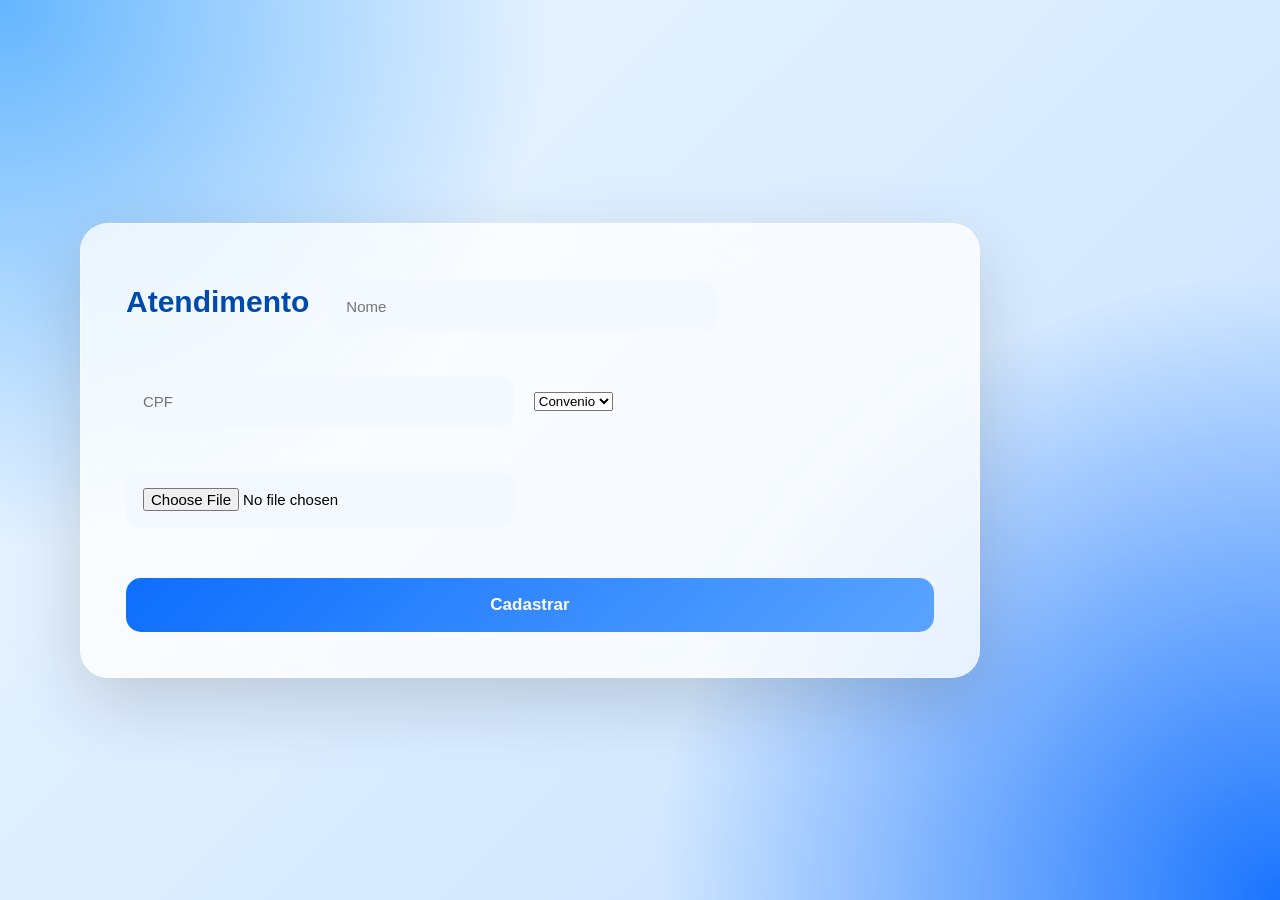
==== frontend/atendimento.html @ 715820e1 "Add files via upload" ====
<!DOCTYPE html>
<html>
<head>
<link rel="stylesheet" href="css/style.css">
</head>

<body>

<div class="container">

<h2>Atendimento</h2>

<input id="nome" placeholder="Nome">

<input id="cpf" placeholder="CPF">

<select id="tipo">
  <option value="Convenio">Convenio</option>
  <option value="Particular">Particular</option>
</select>

<input type="file" id="foto">

<button onclick="cadastrar()">Cadastrar</button>

</div>


<script>

function cadastrar(){

 fetch("http://localhost:3000/atendimento",{

  method:"POST",

  headers:{
    "Content-Type":"application/json"
  },

  body: JSON.stringify({

    nome: document.getElementById("nome").value,

    cpf: document.getElementById("cpf").value,

    tipo: document.getElementById("tipo").value

  })

 })

 .then(res => res.json())

 .then(data => {

    alert("Paciente cadastrado com sucesso!");

    // envia para a página de triagem
    window.location.href = "triagem.html";

 })

 .catch(err => {

    console.error(err);

    alert("Erro ao cadastrar o paciente.");

 });

}

</script>

</body>
</html>
---- frontend/css/style.css ----
/* ===========================
        RESET
=========================== */

*{
    margin:0;
    padding:0;
    box-sizing:border-box;
    font-family:"Poppins","Segoe UI",sans-serif;
}


/* ===========================
        FUNDO
=========================== */

body{

    min-height:100vh;

    display:flex;

    justify-content:flex-start;

    align-items:center;

    padding-left:80px;

    padding-right:80px;

    background:
    radial-gradient(circle at top left,#64b5ff 0%,transparent 35%),
    radial-gradient(circle at bottom right,#1b74ff 0%,transparent 40%),
    linear-gradient(135deg,#edf6ff,#c8e2ff);

}


/* ===========================
        CARD LOGIN
=========================== */


.container{

    width:900px;
    max-width:100%;
    padding:45px;

    display:flex;
    flex-wrap:wrap;
    align-items:center;
    gap:20px;

    border-radius:28px;

    background:
    rgba(255,255,255,.78);

    backdrop-filter:blur(20px);

    border:1px solid rgba(255,255,255,.4);

    box-shadow:
    0 25px 70px rgba(0,0,0,.15);

    animation:entrada .7s ease;
}



/* Entrada */

@keyframes entrada{

    from{

        opacity:0;

        transform:translateY(30px);

    }


    to{

        opacity:1;

        transform:translateY(0);

    }

}



/* ===========================
            LOGO
=========================== */


.logo{

    width:110px;

    height:110px;


    margin:0 auto 25px;


    border-radius:50%;


    background:

    linear-gradient(135deg,#0d6efd,#59a7ff);


    display:flex;

    justify-content:center;

    align-items:center;


    box-shadow:

    0 15px 35px rgba(13,110,253,.45);


}



/* Cruz médica */


.cross{

    width:22px;

    height:60px;


    background:white;


    border-radius:5px;


    position:relative;

}



.cross::after{

    content:"";


    position:absolute;


    width:60px;

    height:22px;


    background:white;


    top:19px;

    left:-19px;


    border-radius:5px;

}



/* ===========================
            TITULO
=========================== */


h2{

    color:#004aad;


    font-size:30px;


    text-align:center;


    margin-bottom:8px;


}


.subtitulo{

    text-align:center;


    color:#7a869a;


    margin-bottom:30px;


}



/* ===========================
            INPUTS
=========================== */


input{

    width:48%;

    padding:17px;

    margin:12px 0;

    border:none;

    border-radius:15px;

    background:#f4f8ff;

    font-size:15px;

    transition:.35s;
}



input:hover{


    background:#eef5ff;


}



input:focus{


    outline:none;


    background:white;


    transform:scale(1.02);


    box-shadow:

    0 0 0 4px rgba(13,110,253,.15);


}



/* ===========================
            BOTÃO
=========================== */


button{

    width:100%;

    padding:17px;

    margin-top:18px;

    border:none;

    border-radius:15px;

    background:
    linear-gradient(135deg,#0d6efd,#5aa4ff);

    color:white;

    font-size:17px;

    font-weight:600;

    cursor:pointer;

    transition:.35s;
}



button:hover{


    transform:translateY(-3px);


    box-shadow:

    0 15px 35px rgba(13,110,253,.35);


}



button:active{


    transform:scale(.98);


}



/* ===========================
            FOOTER
=========================== */


.footer{


    margin-top:25px;


    text-align:center;


    color:#6b7280;


    font-size:13px;


}



/* ===========================
        RESPONSIVO
=========================== */


@media(max-width:500px){


    body{

        padding:20px;

    }



    .container{


        width:100%;


        padding:35px 25px;


    }



    .logo{


        width:90px;


        height:90px;


    }



    h2{


        font-size:25px;


    }


}
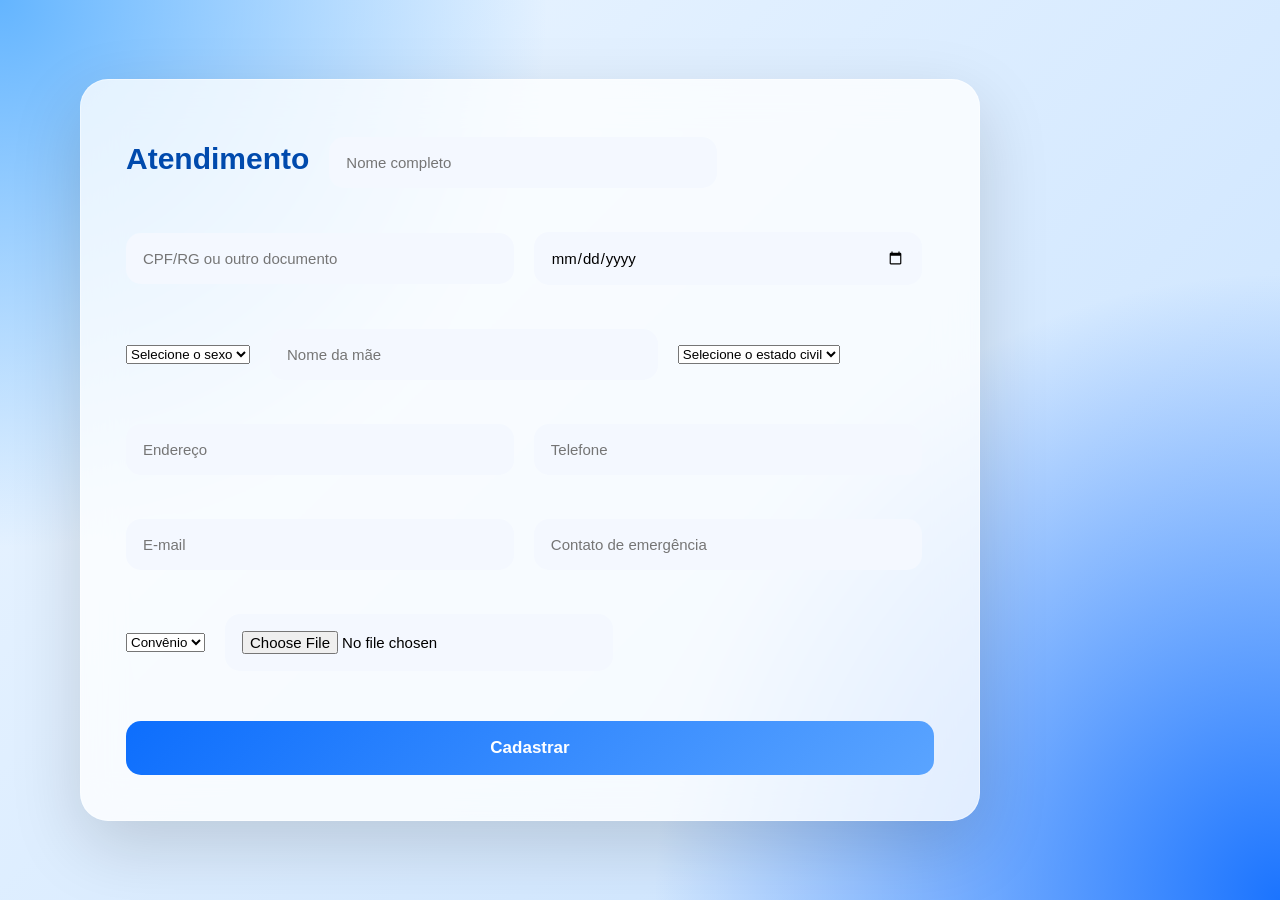
==== commit 0af6a4c3: "Update atendimento.html" ====
--- a/frontend/atendimento.html
+++ b/frontend/atendimento.html
@@ -1,27 +1,54 @@
 <!DOCTYPE html>
 <html>
 <head>
-<link rel="stylesheet" href="css/style.css">
+  <link rel="stylesheet" href="css/style.css">
 </head>
 
 <body>
 
 <div class="container">
 
-<h2>Atendimento</h2>
+  <h2>Atendimento</h2>
 
-<input id="nome" placeholder="Nome">
+  <input id="nome" placeholder="Nome completo">
 
-<input id="cpf" placeholder="CPF">
+  <input id="documento" placeholder="CPF/RG ou outro documento">
 
-<select id="tipo">
-  <option value="Convenio">Convenio</option>
-  <option value="Particular">Particular</option>
-</select>
+  <input id="dataNascimento" type="date" placeholder="Data de nascimento">
 
-<input type="file" id="foto">
+  <select id="sexo">
+    <option value="">Selecione o sexo</option>
+    <option value="Homem">Homem</option>
+    <option value="Mulher">Mulher</option>
+  </select>
 
-<button onclick="cadastrar()">Cadastrar</button>
+  <input id="nomeMae" placeholder="Nome da mãe">
+
+  <select id="estadoCivil">
+    <option value="">Selecione o estado civil</option>
+    <option value="Solteiro">Solteiro(a)</option>
+    <option value="Casado">Casado(a)</option>
+    <option value="Divorciado">Divorciado(a)</option>
+    <option value="Viuvo">Viúvo(a)</option>
+    <option value="UniaoEstavel">União estável</option>
+  </select>
+
+  <input id="endereco" placeholder="Endereço">
+
+  <input id="telefone" type="tel" placeholder="Telefone">
+
+  <input id="email" type="email" placeholder="E-mail">
+
+  <input id="contatoEmergencia" placeholder="Contato de emergência">
+
+  <select id="tipo">
+    <option value="Convenio">Convênio</option>
+    <option value="Particular">Particular</option>
+  </select>
+
+  <input type="file" id="foto">
+
+  <button onclick="cadastrar()">Cadastrar</button>
 
 </div>
 
@@ -30,48 +57,64 @@
 
 function cadastrar(){
 
- fetch("http://localhost:3000/atendimento",{
+  fetch("http://localhost:3000/atendimento", {
 
-  method:"POST",
+    method: "POST",
 
-  headers:{
-    "Content-Type":"application/json"
-  },
+    headers: {
+      "Content-Type": "application/json"
+    },
 
-  body: JSON.stringify({
+    body: JSON.stringify({
 
-    nome: document.getElementById("nome").value,
+      nome: document.getElementById("nome").value,
 
-    cpf: document.getElementById("cpf").value,
+      documento: document.getElementById("documento").value,
 
-    tipo: document.getElementById("tipo").value
+      dataNascimento: document.getElementById("dataNascimento").value,
+
+      sexo: document.getElementById("sexo").value,
+
+      nomeMae: document.getElementById("nomeMae").value,
+
+      estadoCivil: document.getElementById("estadoCivil").value,
+
+      endereco: document.getElementById("endereco").value,
+
+      telefone: document.getElementById("telefone").value,
+
+      email: document.getElementById("email").value,
+
+      contatoEmergencia: document.getElementById("contatoEmergencia").value,
+
+      tipo: document.getElementById("tipo").value
+
+    })
 
   })
 
- })
+  .then(res => res.json())
 
- .then(res => res.json())
-
- .then(data => {
+  .then(data => {
 
     alert("Paciente cadastrado com sucesso!");
 
     // envia para a página de triagem
     window.location.href = "triagem.html";
 
- })
+  })
 
- .catch(err => {
+  .catch(err => {
 
     console.error(err);
 
     alert("Erro ao cadastrar o paciente.");
 
- });
+  });
 
 }
 
 </script>
 
 </body>
-</html>+</html>
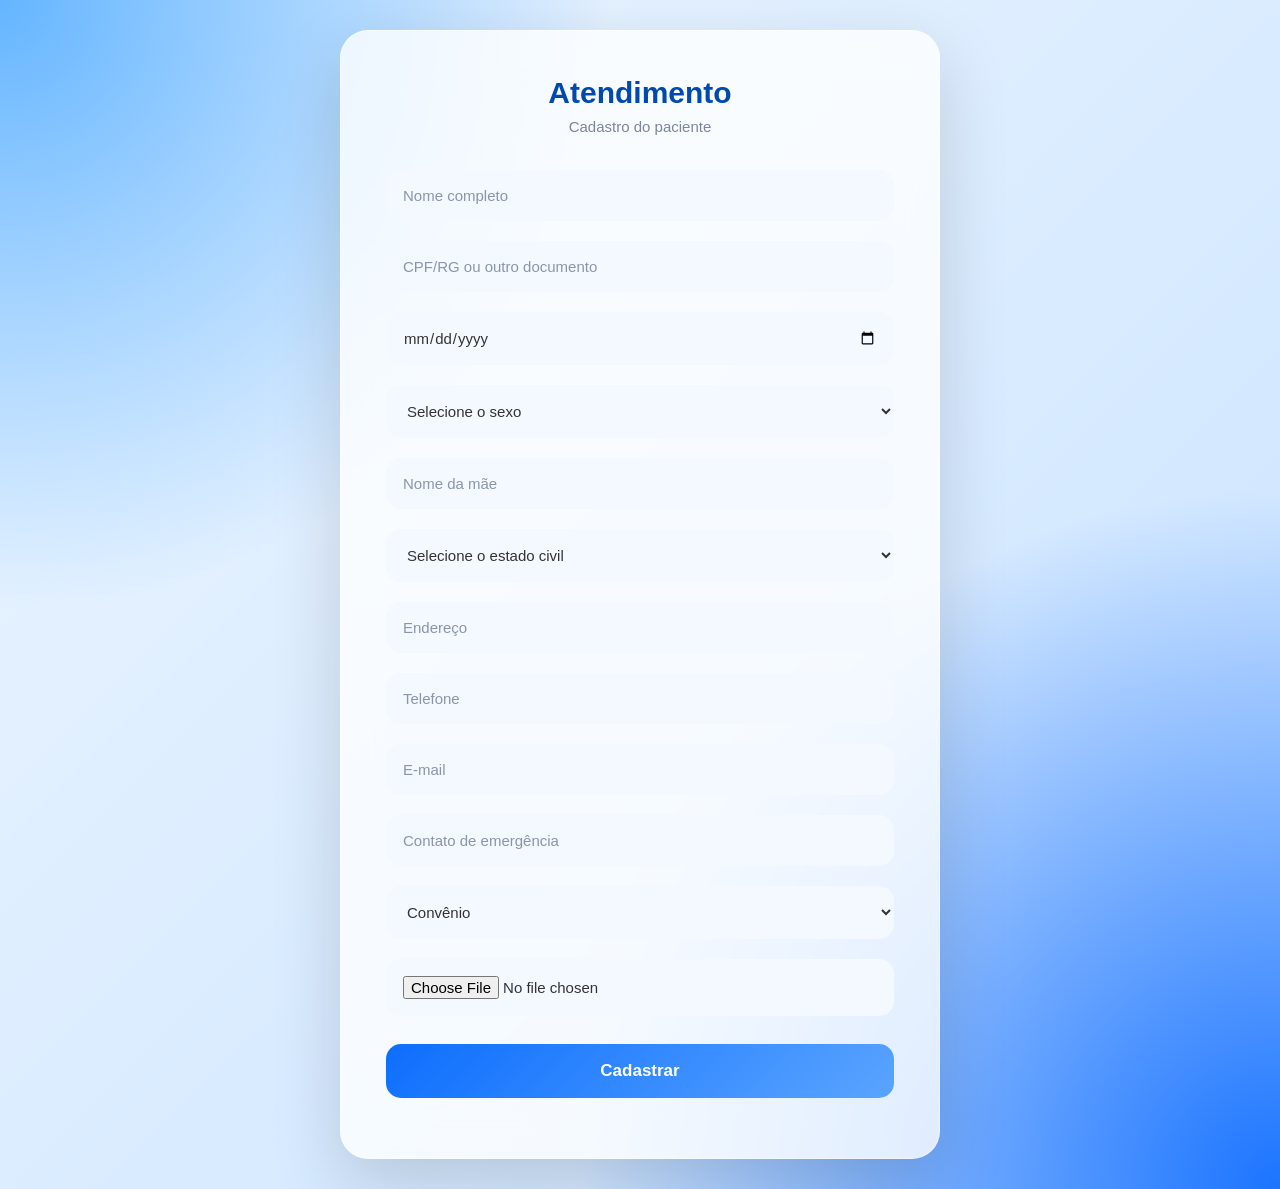
==== commit 8396a42b: "Update atendimento.html" ====
--- a/frontend/atendimento.html
+++ b/frontend/atendimento.html
@@ -1,120 +1,349 @@
 <!DOCTYPE html>
-<html>
+<html lang="pt-BR">
+
 <head>
-  <link rel="stylesheet" href="css/style.css">
+  <meta charset="UTF-8">
+  <meta name="viewport" content="width=device-width, initial-scale=1.0">
+
+  <title>Atendimento - Hospital Santos da Isabel</title>
+
+  <link rel="stylesheet" href="./css/style.css">
 </head>
 
 <body>
 
-<div class="container">
-
-  <h2>Atendimento</h2>
-
-  <input id="nome" placeholder="Nome completo">
-
-  <input id="documento" placeholder="CPF/RG ou outro documento">
-
-  <input id="dataNascimento" type="date" placeholder="Data de nascimento">
-
-  <select id="sexo">
-    <option value="">Selecione o sexo</option>
-    <option value="Homem">Homem</option>
-    <option value="Mulher">Mulher</option>
-  </select>
-
-  <input id="nomeMae" placeholder="Nome da mãe">
-
-  <select id="estadoCivil">
-    <option value="">Selecione o estado civil</option>
-    <option value="Solteiro">Solteiro(a)</option>
-    <option value="Casado">Casado(a)</option>
-    <option value="Divorciado">Divorciado(a)</option>
-    <option value="Viuvo">Viúvo(a)</option>
-    <option value="UniaoEstavel">União estável</option>
-  </select>
-
-  <input id="endereco" placeholder="Endereço">
-
-  <input id="telefone" type="tel" placeholder="Telefone">
-
-  <input id="email" type="email" placeholder="E-mail">
-
-  <input id="contatoEmergencia" placeholder="Contato de emergência">
-
-  <select id="tipo">
-    <option value="Convenio">Convênio</option>
-    <option value="Particular">Particular</option>
-  </select>
-
-  <input type="file" id="foto">
-
-  <button onclick="cadastrar()">Cadastrar</button>
-
-</div>
-
-
-<script>
-
-function cadastrar(){
-
-  fetch("http://localhost:3000/atendimento", {
-
-    method: "POST",
-
-    headers: {
-      "Content-Type": "application/json"
-    },
-
-    body: JSON.stringify({
-
-      nome: document.getElementById("nome").value,
-
-      documento: document.getElementById("documento").value,
-
-      dataNascimento: document.getElementById("dataNascimento").value,
-
-      sexo: document.getElementById("sexo").value,
-
-      nomeMae: document.getElementById("nomeMae").value,
-
-      estadoCivil: document.getElementById("estadoCivil").value,
-
-      endereco: document.getElementById("endereco").value,
-
-      telefone: document.getElementById("telefone").value,
-
-      email: document.getElementById("email").value,
-
-      contatoEmergencia: document.getElementById("contatoEmergencia").value,
-
-      tipo: document.getElementById("tipo").value
-
-    })
-
-  })
-
-  .then(res => res.json())
-
-  .then(data => {
-
-    alert("Paciente cadastrado com sucesso!");
-
-    // envia para a página de triagem
-    window.location.href = "triagem.html";
-
-  })
-
-  .catch(err => {
-
-    console.error(err);
-
-    alert("Erro ao cadastrar o paciente.");
-
-  });
-
-}
-
-</script>
+  <div class="container">
+
+    <h2>Atendimento</h2>
+
+    <p class="subtitulo">
+      Cadastro do paciente
+    </p>
+
+
+    <input
+      id="nome"
+      type="text"
+      placeholder="Nome completo"
+      required
+    >
+
+
+    <input
+      id="documento"
+      type="text"
+      placeholder="CPF/RG ou outro documento"
+      required
+    >
+
+
+    <input
+      id="dataNascimento"
+      type="date"
+      required
+    >
+
+
+    <select id="sexo" required>
+
+      <option value="">
+        Selecione o sexo
+      </option>
+
+      <option value="Homem">
+        Homem
+      </option>
+
+      <option value="Mulher">
+        Mulher
+      </option>
+
+    </select>
+
+
+    <input
+      id="nomeMae"
+      type="text"
+      placeholder="Nome da mãe"
+    >
+
+
+    <select id="estadoCivil">
+
+      <option value="">
+        Selecione o estado civil
+      </option>
+
+      <option value="Solteiro">
+        Solteiro(a)
+      </option>
+
+      <option value="Casado">
+        Casado(a)
+      </option>
+
+      <option value="Divorciado">
+        Divorciado(a)
+      </option>
+
+      <option value="Viuvo">
+        Viúvo(a)
+      </option>
+
+      <option value="UniaoEstavel">
+        União estável
+      </option>
+
+    </select>
+
+
+    <input
+      id="endereco"
+      type="text"
+      placeholder="Endereço"
+    >
+
+
+    <input
+      id="telefone"
+      type="tel"
+      placeholder="Telefone"
+    >
+
+
+    <input
+      id="email"
+      type="email"
+      placeholder="E-mail"
+    >
+
+
+    <input
+      id="contatoEmergencia"
+      type="text"
+      placeholder="Contato de emergência"
+    >
+
+
+    <select id="tipo">
+
+      <option value="Convenio">
+        Convênio
+      </option>
+
+      <option value="Particular">
+        Particular
+      </option>
+
+    </select>
+
+
+    <input
+      type="file"
+      id="foto"
+      accept="image/*"
+    >
+
+
+    <button
+      type="button"
+      id="btnCadastrar"
+      onclick="cadastrar()"
+    >
+      Cadastrar
+    </button>
+
+
+    <div id="mensagem"></div>
+
+  </div>
+
+
+  <script>
+
+    async function cadastrar() {
+
+      const botao = document.getElementById("btnCadastrar");
+      const mensagem = document.getElementById("mensagem");
+
+
+      // Pega os dados
+      const nome = document.getElementById("nome").value.trim();
+
+      const documento =
+        document.getElementById("documento").value.trim();
+
+      const dataNascimento =
+        document.getElementById("dataNascimento").value;
+
+      const sexo =
+        document.getElementById("sexo").value;
+
+      const nomeMae =
+        document.getElementById("nomeMae").value.trim();
+
+      const estadoCivil =
+        document.getElementById("estadoCivil").value;
+
+      const endereco =
+        document.getElementById("endereco").value.trim();
+
+      const telefone =
+        document.getElementById("telefone").value.trim();
+
+      const email =
+        document.getElementById("email").value.trim();
+
+      const contatoEmergencia =
+        document.getElementById("contatoEmergencia").value.trim();
+
+      const tipo =
+        document.getElementById("tipo").value;
+
+
+      // Validação
+      if (!nome) {
+
+        alert("Digite o nome completo do paciente.");
+        return;
+
+      }
+
+
+      if (!documento) {
+
+        alert("Digite o CPF, RG ou outro documento.");
+        return;
+
+      }
+
+
+      if (!dataNascimento) {
+
+        alert("Informe a data de nascimento.");
+        return;
+
+      }
+
+
+      if (!sexo) {
+
+        alert("Selecione o sexo.");
+        return;
+
+      }
+
+
+      // Desativa o botão
+      botao.disabled = true;
+      botao.textContent = "Cadastrando...";
+
+      mensagem.textContent = "";
+
+
+      try {
+
+        const resposta = await fetch("/atendimento", {
+
+          method: "POST",
+
+          headers: {
+
+            "Content-Type": "application/json"
+
+          },
+
+          body: JSON.stringify({
+
+            nome: nome,
+
+            // Campo novo
+            documento: documento,
+
+            // Mantém compatibilidade caso o backend
+            // ainda esteja usando "cpf"
+            cpf: documento,
+
+            dataNascimento: dataNascimento,
+
+            sexo: sexo,
+
+            nomeMae: nomeMae,
+
+            estadoCivil: estadoCivil,
+
+            endereco: endereco,
+
+            telefone: telefone,
+
+            email: email,
+
+            contatoEmergencia: contatoEmergencia,
+
+            tipo: tipo
+
+          })
+
+        });
+
+
+        // Verifica se o servidor respondeu corretamente
+        if (!resposta.ok) {
+
+          const textoErro = await resposta.text();
+
+          console.error(
+            "Erro do servidor:",
+            resposta.status,
+            textoErro
+          );
+
+          throw new Error(
+            "Erro ao cadastrar paciente."
+          );
+
+        }
+
+
+        // Tenta receber JSON
+        const data = await resposta.json();
+
+        console.log("Paciente cadastrado:", data);
+
+
+        alert(
+          "Paciente cadastrado com sucesso!"
+        );
+
+
+        // Vai para a triagem
+        window.location.href = "/triagem.html";
+
+
+      } catch (erro) {
+
+        console.error(erro);
+
+        mensagem.textContent =
+          "Não foi possível cadastrar o paciente.";
+
+        mensagem.className = "erro";
+
+        alert(
+          "Erro ao cadastrar o paciente. Verifique se o servidor está funcionando."
+        );
+
+
+        botao.disabled = false;
+
+        botao.textContent = "Cadastrar";
+
+      }
+
+    }
+
+  </script>
 
 </body>
+
 </html>
--- a/frontend/css/style.css
+++ b/frontend/css/style.css
@@ -2,11 +2,11 @@
         RESET
 =========================== */
 
-*{
-    margin:0;
-    padding:0;
-    box-sizing:border-box;
-    font-family:"Poppins","Segoe UI",sans-serif;
+* {
+    margin: 0;
+    padding: 0;
+    box-sizing: border-box;
+    font-family: "Poppins", "Segoe UI", sans-serif;
 }
 
 
@@ -14,399 +14,425 @@
         FUNDO
 =========================== */
 
-body{
-
-    min-height:100vh;
-
-    display:flex;
-
-    justify-content:flex-start;
-
-    align-items:center;
-
-    padding-left:80px;
-
-    padding-right:80px;
+body {
+    min-height: 100vh;
+
+    display: flex;
+    justify-content: center;
+    align-items: center;
+
+    padding: 30px;
 
     background:
-    radial-gradient(circle at top left,#64b5ff 0%,transparent 35%),
-    radial-gradient(circle at bottom right,#1b74ff 0%,transparent 40%),
-    linear-gradient(135deg,#edf6ff,#c8e2ff);
-
-}
-
-
-/* ===========================
-        CARD LOGIN
-=========================== */
-
-
-.container{
-
-    width:900px;
-    max-width:100%;
-    padding:45px;
-
-    display:flex;
-    flex-wrap:wrap;
-    align-items:center;
-    gap:20px;
-
-    border-radius:28px;
+        radial-gradient(
+            circle at top left,
+            #64b5ff 0%,
+            transparent 35%
+        ),
+        radial-gradient(
+            circle at bottom right,
+            #1b74ff 0%,
+            transparent 40%
+        ),
+        linear-gradient(
+            135deg,
+            #edf6ff,
+            #c8e2ff
+        );
+}
+
+
+/* ===========================
+        CARD
+=========================== */
+
+.container {
+    width: 600px;
+    max-width: 100%;
+
+    padding: 45px;
+
+    display: flex;
+    flex-direction: column;
+    align-items: stretch;
+
+    gap: 0;
+
+    border-radius: 28px;
+
+    background: rgba(255, 255, 255, 0.78);
+
+    backdrop-filter: blur(20px);
+
+    border: 1px solid rgba(255, 255, 255, 0.4);
+
+    box-shadow:
+        0 25px 70px rgba(0, 0, 0, 0.15);
+
+    animation: entrada 0.7s ease;
+}
+
+
+/* ===========================
+        ANIMAÇÃO
+=========================== */
+
+@keyframes entrada {
+
+    from {
+        opacity: 0;
+        transform: translateY(30px);
+    }
+
+    to {
+        opacity: 1;
+        transform: translateY(0);
+    }
+
+}
+
+
+/* ===========================
+        LOGO
+=========================== */
+
+.logo {
+
+    width: 110px;
+    height: 110px;
+
+    margin: 0 auto 25px;
+
+    border-radius: 50%;
 
     background:
-    rgba(255,255,255,.78);
-
-    backdrop-filter:blur(20px);
-
-    border:1px solid rgba(255,255,255,.4);
+        linear-gradient(
+            135deg,
+            #0d6efd,
+            #59a7ff
+        );
+
+    display: flex;
+
+    justify-content: center;
+    align-items: center;
 
     box-shadow:
-    0 25px 70px rgba(0,0,0,.15);
-
-    animation:entrada .7s ease;
-}
-
-
-
-/* Entrada */
-
-@keyframes entrada{
-
-    from{
-
-        opacity:0;
-
-        transform:translateY(30px);
-
-    }
-
-
-    to{
-
-        opacity:1;
-
-        transform:translateY(0);
-
-    }
-
-}
-
-
-
-/* ===========================
-            LOGO
-=========================== */
-
-
-.logo{
-
-    width:110px;
-
-    height:110px;
-
-
-    margin:0 auto 25px;
-
-
-    border-radius:50%;
-
+        0 15px 35px rgba(13, 110, 253, 0.45);
+}
+
+
+/* ===========================
+        CRUZ MÉDICA
+=========================== */
+
+.cross {
+
+    width: 22px;
+    height: 60px;
+
+    background: white;
+
+    border-radius: 5px;
+
+    position: relative;
+}
+
+
+.cross::after {
+
+    content: "";
+
+    position: absolute;
+
+    width: 60px;
+    height: 22px;
+
+    background: white;
+
+    top: 19px;
+    left: -19px;
+
+    border-radius: 5px;
+}
+
+
+/* ===========================
+        TÍTULO
+=========================== */
+
+h1,
+h2 {
+
+    color: #004aad;
+
+    font-size: 30px;
+
+    text-align: center;
+
+    margin-bottom: 8px;
+}
+
+
+.subtitulo {
+
+    text-align: center;
+
+    color: #7a869a;
+
+    margin-bottom: 25px;
+
+    font-size: 15px;
+}
+
+
+/* ===========================
+        CAMPOS
+=========================== */
+
+/*
+   TODOS OS CAMPOS FICAM
+   UM EMBAIXO DO OUTRO
+*/
+
+input,
+select,
+textarea {
+
+    width: 100%;
+
+    display: block;
+
+    padding: 17px;
+
+    margin: 10px 0;
+
+    border: none;
+
+    border-radius: 15px;
+
+    background: #f4f8ff;
+
+    font-size: 15px;
+
+    color: #333;
+
+    transition: 0.35s;
+}
+
+
+/* ===========================
+        HOVER
+=========================== */
+
+input:hover,
+select:hover,
+textarea:hover {
+
+    background: #eef5ff;
+}
+
+
+/* ===========================
+        FOCO
+=========================== */
+
+input:focus,
+select:focus,
+textarea:focus {
+
+    outline: none;
+
+    background: white;
+
+    transform: scale(1.01);
+
+    box-shadow:
+        0 0 0 4px rgba(13, 110, 253, 0.15);
+}
+
+
+/* ===========================
+        PLACEHOLDER
+=========================== */
+
+input::placeholder,
+textarea::placeholder {
+
+    color: #8a96a8;
+}
+
+
+/* ===========================
+        SELECT
+=========================== */
+
+select {
+
+    cursor: pointer;
+
+}
+
+
+/* ===========================
+        BOTÃO
+=========================== */
+
+button {
+
+    width: 100%;
+
+    padding: 17px;
+
+    margin-top: 18px;
+
+    border: none;
+
+    border-radius: 15px;
 
     background:
-
-    linear-gradient(135deg,#0d6efd,#59a7ff);
-
-
-    display:flex;
-
-    justify-content:center;
-
-    align-items:center;
-
+        linear-gradient(
+            135deg,
+            #0d6efd,
+            #5aa4ff
+        );
+
+    color: white;
+
+    font-size: 17px;
+
+    font-weight: 600;
+
+    cursor: pointer;
+
+    transition: 0.35s;
+}
+
+
+button:hover {
+
+    transform: translateY(-3px);
 
     box-shadow:
-
-    0 15px 35px rgba(13,110,253,.45);
-
-
-}
-
-
-
-/* Cruz médica */
-
-
-.cross{
-
-    width:22px;
-
-    height:60px;
-
-
-    background:white;
-
-
-    border-radius:5px;
-
-
-    position:relative;
-
-}
-
-
-
-.cross::after{
-
-    content:"";
-
-
-    position:absolute;
-
-
-    width:60px;
-
-    height:22px;
-
-
-    background:white;
-
-
-    top:19px;
-
-    left:-19px;
-
-
-    border-radius:5px;
-
-}
-
-
-
-/* ===========================
-            TITULO
-=========================== */
-
-
-h2{
-
-    color:#004aad;
-
-
-    font-size:30px;
-
-
-    text-align:center;
-
-
-    margin-bottom:8px;
-
-
-}
-
-
-.subtitulo{
-
-    text-align:center;
-
-
-    color:#7a869a;
-
-
-    margin-bottom:30px;
-
-
-}
-
-
-
-/* ===========================
-            INPUTS
-=========================== */
-
-
-input{
-
-    width:48%;
-
-    padding:17px;
-
-    margin:12px 0;
-
-    border:none;
-
-    border-radius:15px;
-
-    background:#f4f8ff;
-
-    font-size:15px;
-
-    transition:.35s;
-}
-
-
-
-input:hover{
-
-
-    background:#eef5ff;
-
-
-}
-
-
-
-input:focus{
-
-
-    outline:none;
-
-
-    background:white;
-
-
-    transform:scale(1.02);
-
-
-    box-shadow:
-
-    0 0 0 4px rgba(13,110,253,.15);
-
-
-}
-
-
-
-/* ===========================
-            BOTÃO
-=========================== */
-
-
-button{
-
-    width:100%;
-
-    padding:17px;
-
-    margin-top:18px;
-
-    border:none;
-
-    border-radius:15px;
-
-    background:
-    linear-gradient(135deg,#0d6efd,#5aa4ff);
-
-    color:white;
-
-    font-size:17px;
-
-    font-weight:600;
-
-    cursor:pointer;
-
-    transition:.35s;
-}
-
-
-
-button:hover{
-
-
-    transform:translateY(-3px);
-
-
-    box-shadow:
-
-    0 15px 35px rgba(13,110,253,.35);
-
-
-}
-
-
-
-button:active{
-
-
-    transform:scale(.98);
-
-
-}
-
-
-
-/* ===========================
-            FOOTER
-=========================== */
-
-
-.footer{
-
-
-    margin-top:25px;
-
-
-    text-align:center;
-
-
-    color:#6b7280;
-
-
-    font-size:13px;
-
-
-}
-
+        0 15px 35px rgba(13, 110, 253, 0.35);
+}
+
+
+button:active {
+
+    transform: scale(0.98);
+}
+
+
+button:disabled {
+
+    opacity: 0.7;
+
+    cursor: not-allowed;
+
+    transform: none;
+}
+
+
+/* ===========================
+        MENSAGEM
+=========================== */
+
+#mensagem {
+
+    text-align: center;
+
+    margin-top: 15px;
+
+    font-size: 14px;
+}
+
+
+.erro {
+
+    color: #d32f2f;
+}
+
+
+.sucesso {
+
+    color: #2e7d32;
+}
+
+
+/* ===========================
+        FOOTER
+=========================== */
+
+.footer {
+
+    margin-top: 25px;
+
+    text-align: center;
+
+    color: #6b7280;
+
+    font-size: 13px;
+}
 
 
 /* ===========================
         RESPONSIVO
 =========================== */
 
-
-@media(max-width:500px){
-
-
-    body{
-
-        padding:20px;
-
-    }
-
-
-
-    .container{
-
-
-        width:100%;
-
-
-        padding:35px 25px;
-
-
-    }
-
-
-
-    .logo{
-
-
-        width:90px;
-
-
-        height:90px;
-
-
-    }
-
-
-
-    h2{
-
-
-        font-size:25px;
-
-
-    }
-
-
-}+@media (max-width: 600px) {
+
+    body {
+
+        padding: 15px;
+
+    }
+
+
+    .container {
+
+        width: 100%;
+
+        padding: 30px 22px;
+
+        border-radius: 20px;
+
+    }
+
+
+    .logo {
+
+        width: 90px;
+        height: 90px;
+
+        margin-bottom: 20px;
+
+    }
+
+
+    h1,
+    h2 {
+
+        font-size: 25px;
+
+    }
+
+
+    input,
+    select,
+    textarea {
+
+        padding: 15px;
+
+        font-size: 14px;
+
+    }
+
+
+    button {
+
+        padding: 15px;
+
+    }
+
+}
